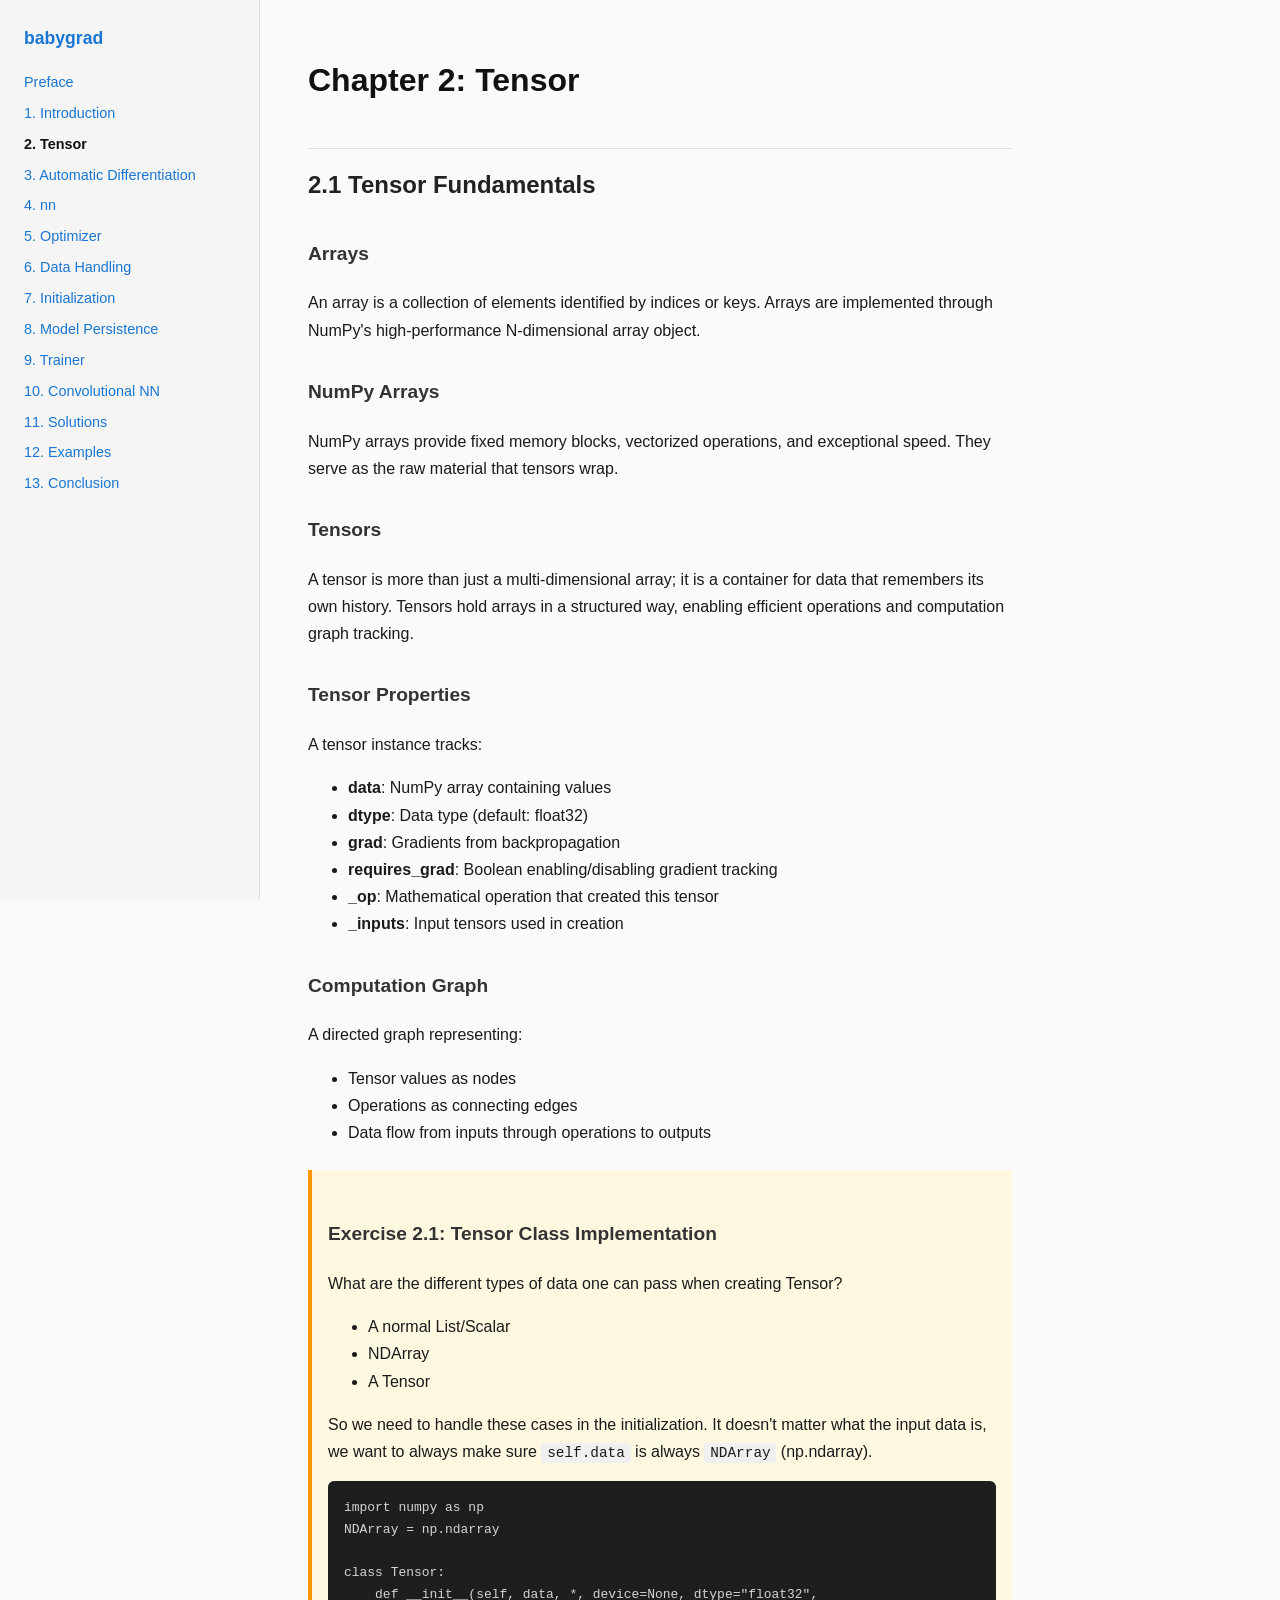
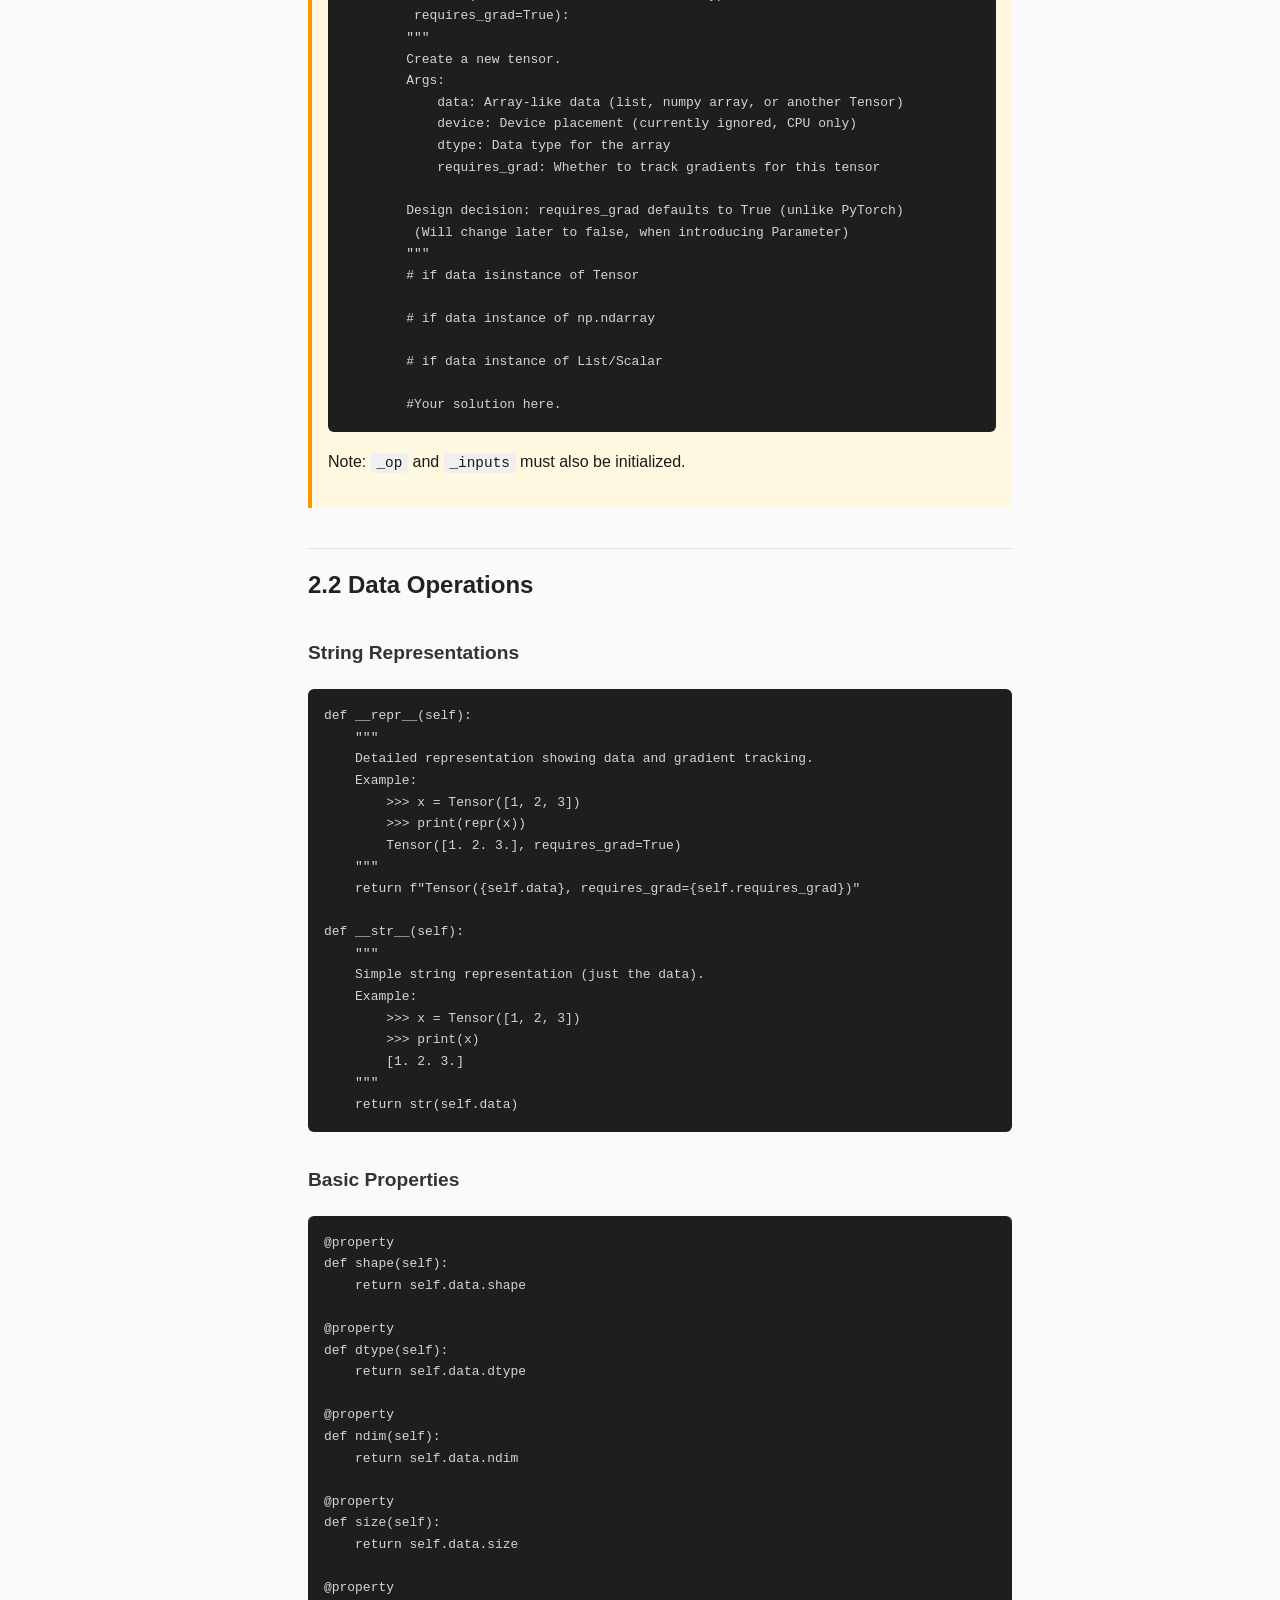
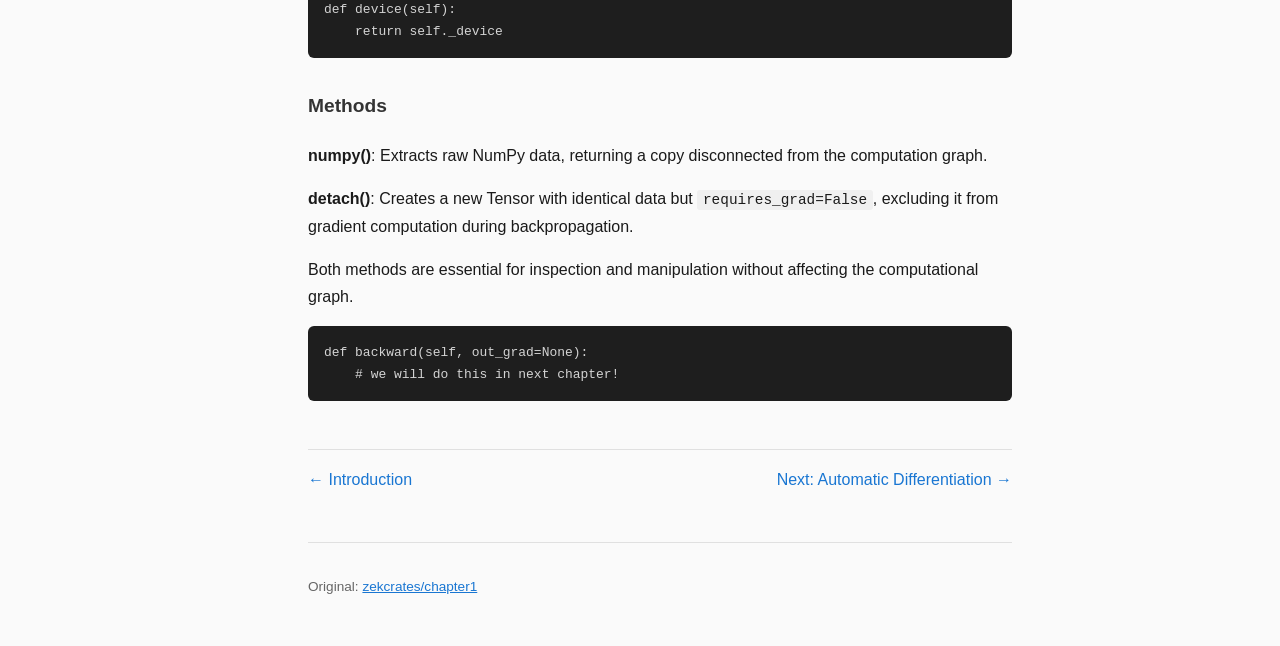
==== docs/public/tensor.html @ b510a4c3 "Complete tutorial site with all 13 chapters - Add all chapters from original zekcrates tutorial - Fi" ====
<!DOCTYPE html>
<html lang="en">
<head>
  <meta charset="UTF-8">
  <meta name="viewport" content="width=device-width, initial-scale=1.0">
  <title>Chapter 2: Tensor — babygrad</title>
  <link rel="stylesheet" href="styles.css">
</head>
<body>
  <div class="container">
    <nav class="sidebar">
      <h2><a href="index.html">babygrad</a></h2>
      <ul>
        <li><a href="index.html">Preface</a></li>
        <li><a href="intro.html">1. Introduction</a></li>
        <li class="active"><a href="tensor.html">2. Tensor</a></li>
        <li><a href="autograd.html">3. Automatic Differentiation</a></li>
        <li><a href="nn.html">4. nn</a></li>
        <li><a href="optim.html">5. Optimizer</a></li>
        <li><a href="data.html">6. Data Handling</a></li>
        <li><a href="init.html">7. Initialization</a></li>
        <li><a href="saving.html">8. Model Persistence</a></li>
        <li><a href="trainer.html">9. Trainer</a></li>
        <li><a href="cnn.html">10. Convolutional NN</a></li>
        <li><a href="solutions.html">11. Solutions</a></li>
        <li><a href="examples.html">12. Examples</a></li>
        <li><a href="conclusion.html">13. Conclusion</a></li>
      </ul>
    </nav>

    <main class="content">
      <h1>Chapter 2: Tensor</h1>

      <h2>2.1 Tensor Fundamentals</h2>

      <h3>Arrays</h3>
      <p>An array is a collection of elements identified by indices or keys. Arrays are implemented through NumPy's high-performance N-dimensional array object.</p>

      <h3>NumPy Arrays</h3>
      <p>NumPy arrays provide fixed memory blocks, vectorized operations, and exceptional speed. They serve as the raw material that tensors wrap.</p>

      <h3>Tensors</h3>
      <p>A tensor is more than just a multi-dimensional array; it is a container for data that remembers its own history. Tensors hold arrays in a structured way, enabling efficient operations and computation graph tracking.</p>

      <h3>Tensor Properties</h3>
      <p>A tensor instance tracks:</p>
      <ul>
        <li><strong>data</strong>: NumPy array containing values</li>
        <li><strong>dtype</strong>: Data type (default: float32)</li>
        <li><strong>grad</strong>: Gradients from backpropagation</li>
        <li><strong>requires_grad</strong>: Boolean enabling/disabling gradient tracking</li>
        <li><strong>_op</strong>: Mathematical operation that created this tensor</li>
        <li><strong>_inputs</strong>: Input tensors used in creation</li>
      </ul>

      <h3>Computation Graph</h3>
      <p>A directed graph representing:</p>
      <ul>
        <li>Tensor values as nodes</li>
        <li>Operations as connecting edges</li>
        <li>Data flow from inputs through operations to outputs</li>
      </ul>

      <div class="exercise">
        <h3>Exercise 2.1: Tensor Class Implementation</h3>
        <p>What are the different types of data one can pass when creating Tensor?</p>
        <ul>
          <li>A normal List/Scalar</li>
          <li>NDArray</li>
          <li>A Tensor</li>
        </ul>
        <p>So we need to handle these cases in the initialization. It doesn't matter what the input data is, we want to always make sure <code>self.data</code> is always <code>NDArray</code> (np.ndarray).</p>

        <pre><code>import numpy as np
NDArray = np.ndarray

class Tensor:
    def __init__(self, data, *, device=None, dtype="float32",
         requires_grad=True):
        """
        Create a new tensor.
        Args:
            data: Array-like data (list, numpy array, or another Tensor)
            device: Device placement (currently ignored, CPU only)
            dtype: Data type for the array
            requires_grad: Whether to track gradients for this tensor

        Design decision: requires_grad defaults to True (unlike PyTorch)
         (Will change later to false, when introducing Parameter)
        """
        # if data isinstance of Tensor

        # if data instance of np.ndarray

        # if data instance of List/Scalar

        #Your solution here.</code></pre>

        <p>Note: <code>_op</code> and <code>_inputs</code> must also be initialized.</p>
      </div>

      <h2>2.2 Data Operations</h2>

      <h3>String Representations</h3>
      <pre><code>def __repr__(self):
    """
    Detailed representation showing data and gradient tracking.
    Example:
        >>> x = Tensor([1, 2, 3])
        >>> print(repr(x))
        Tensor([1. 2. 3.], requires_grad=True)
    """
    return f"Tensor({self.data}, requires_grad={self.requires_grad})"

def __str__(self):
    """
    Simple string representation (just the data).
    Example:
        >>> x = Tensor([1, 2, 3])
        >>> print(x)
        [1. 2. 3.]
    """
    return str(self.data)</code></pre>

      <h3>Basic Properties</h3>
      <pre><code>@property
def shape(self):
    return self.data.shape

@property
def dtype(self):
    return self.data.dtype

@property
def ndim(self):
    return self.data.ndim

@property
def size(self):
    return self.data.size

@property
def device(self):
    return self._device</code></pre>

      <h3>Methods</h3>

      <p><strong>numpy()</strong>: Extracts raw NumPy data, returning a copy disconnected from the computation graph.</p>

      <p><strong>detach()</strong>: Creates a new Tensor with identical data but <code>requires_grad=False</code>, excluding it from gradient computation during backpropagation.</p>

      <p>Both methods are essential for inspection and manipulation without affecting the computational graph.</p>

      <pre><code>def backward(self, out_grad=None):
    # we will do this in next chapter!</code></pre>

      <div class="nav">
        <a href="intro.html">← Introduction</a>
        <a href="autograd.html">Next: Automatic Differentiation →</a>
      </div>

      <div class="attribution">
        <p>Original: <a href="https://zekcrates.quarto.pub/deep-learning-library/chapter1.html">zekcrates/chapter1</a></p>
      </div>
    </main>
  </div>
</body>
</html>
---- docs/public/styles.css ----
* {
  box-sizing: border-box;
}

body {
  font-family: -apple-system, BlinkMacSystemFont, "Segoe UI", Roboto, Oxygen, Ubuntu, sans-serif;
  line-height: 1.7;
  margin: 0;
  padding: 0;
  color: #1a1a1a;
  background: #fafafa;
}

.container {
  display: flex;
  min-height: 100vh;
}

/* Sidebar */
.sidebar {
  width: 260px;
  background: #f5f5f5;
  border-right: 1px solid #e0e0e0;
  padding: 1.5rem;
  position: fixed;
  height: 100vh;
  overflow-y: auto;
}

.sidebar h2 {
  font-size: 1.1rem;
  margin: 0 0 1rem 0;
  padding: 0;
  border: none;
}

.sidebar a {
  color: #1976d2;
  text-decoration: none;
}

.sidebar a:hover {
  text-decoration: underline;
}

.sidebar ul {
  list-style: none;
  padding: 0;
  margin: 0;
}

.sidebar li {
  margin: 0.4rem 0;
  font-size: 0.9rem;
}

.sidebar li.active a {
  font-weight: 600;
  color: #111;
}

.sidebar .section-label {
  font-weight: 600;
  color: #666;
  font-size: 0.75rem;
  text-transform: uppercase;
  letter-spacing: 0.05em;
  margin-top: 1.5rem;
  margin-bottom: 0.5rem;
}

/* Main content */
.content {
  margin-left: 260px;
  padding: 2rem 3rem;
  max-width: 800px;
  flex: 1;
}

h1 {
  font-size: 2rem;
  margin-bottom: 0.5rem;
  color: #111;
}

h2 {
  font-size: 1.5rem;
  margin-top: 2.5rem;
  padding-top: 1rem;
  border-top: 1px solid #e0e0e0;
  color: #222;
}

h3 {
  font-size: 1.2rem;
  margin-top: 2rem;
  color: #333;
}

p {
  margin: 1rem 0;
}

code {
  font-family: "SF Mono", Consolas, "Liberation Mono", Menlo, monospace;
  font-size: 0.9em;
  background: #f0f0f0;
  padding: 0.15em 0.4em;
  border-radius: 3px;
}

pre {
  background: #1e1e1e;
  color: #d4d4d4;
  padding: 1rem;
  border-radius: 6px;
  overflow-x: auto;
  font-size: 0.9rem;
  line-height: 1.5;
}

pre code {
  background: none;
  padding: 0;
  color: inherit;
}

table {
  width: 100%;
  border-collapse: collapse;
  margin: 1.5rem 0;
  font-size: 0.95rem;
}

th, td {
  padding: 0.75rem;
  text-align: left;
  border-bottom: 1px solid #e0e0e0;
}

th {
  background: #f5f5f5;
  font-weight: 600;
}

.hint {
  background: #e8f4fd;
  border-left: 4px solid #2196f3;
  padding: 1rem;
  margin: 1.5rem 0;
}

.exercise {
  background: #fff8e1;
  border-left: 4px solid #ff9800;
  padding: 1rem;
  margin: 1.5rem 0;
}

.warning {
  background: #ffebee;
  border-left: 4px solid #f44336;
  padding: 1rem;
  margin: 1.5rem 0;
}

.revised {
  background: #e8f5e9;
  border-left: 4px solid #4caf50;
  padding: 0.75rem 1rem;
  margin: 1.5rem 0;
  font-size: 0.9rem;
}

a {
  color: #1976d2;
}

.nav {
  display: flex;
  justify-content: space-between;
  margin-top: 3rem;
  padding-top: 1rem;
  border-top: 1px solid #e0e0e0;
}

.nav a {
  color: #1976d2;
  text-decoration: none;
}

.nav a:hover {
  text-decoration: underline;
}

.attribution {
  margin-top: 3rem;
  padding-top: 1rem;
  border-top: 1px solid #e0e0e0;
  font-size: 0.85rem;
  color: #666;
}

/* Mobile */
@media (max-width: 768px) {
  .sidebar {
    position: relative;
    width: 100%;
    height: auto;
    border-right: none;
    border-bottom: 1px solid #e0e0e0;
  }
  .container {
    flex-direction: column;
  }
  .content {
    margin-left: 0;
    padding: 1.5rem;
  }
}
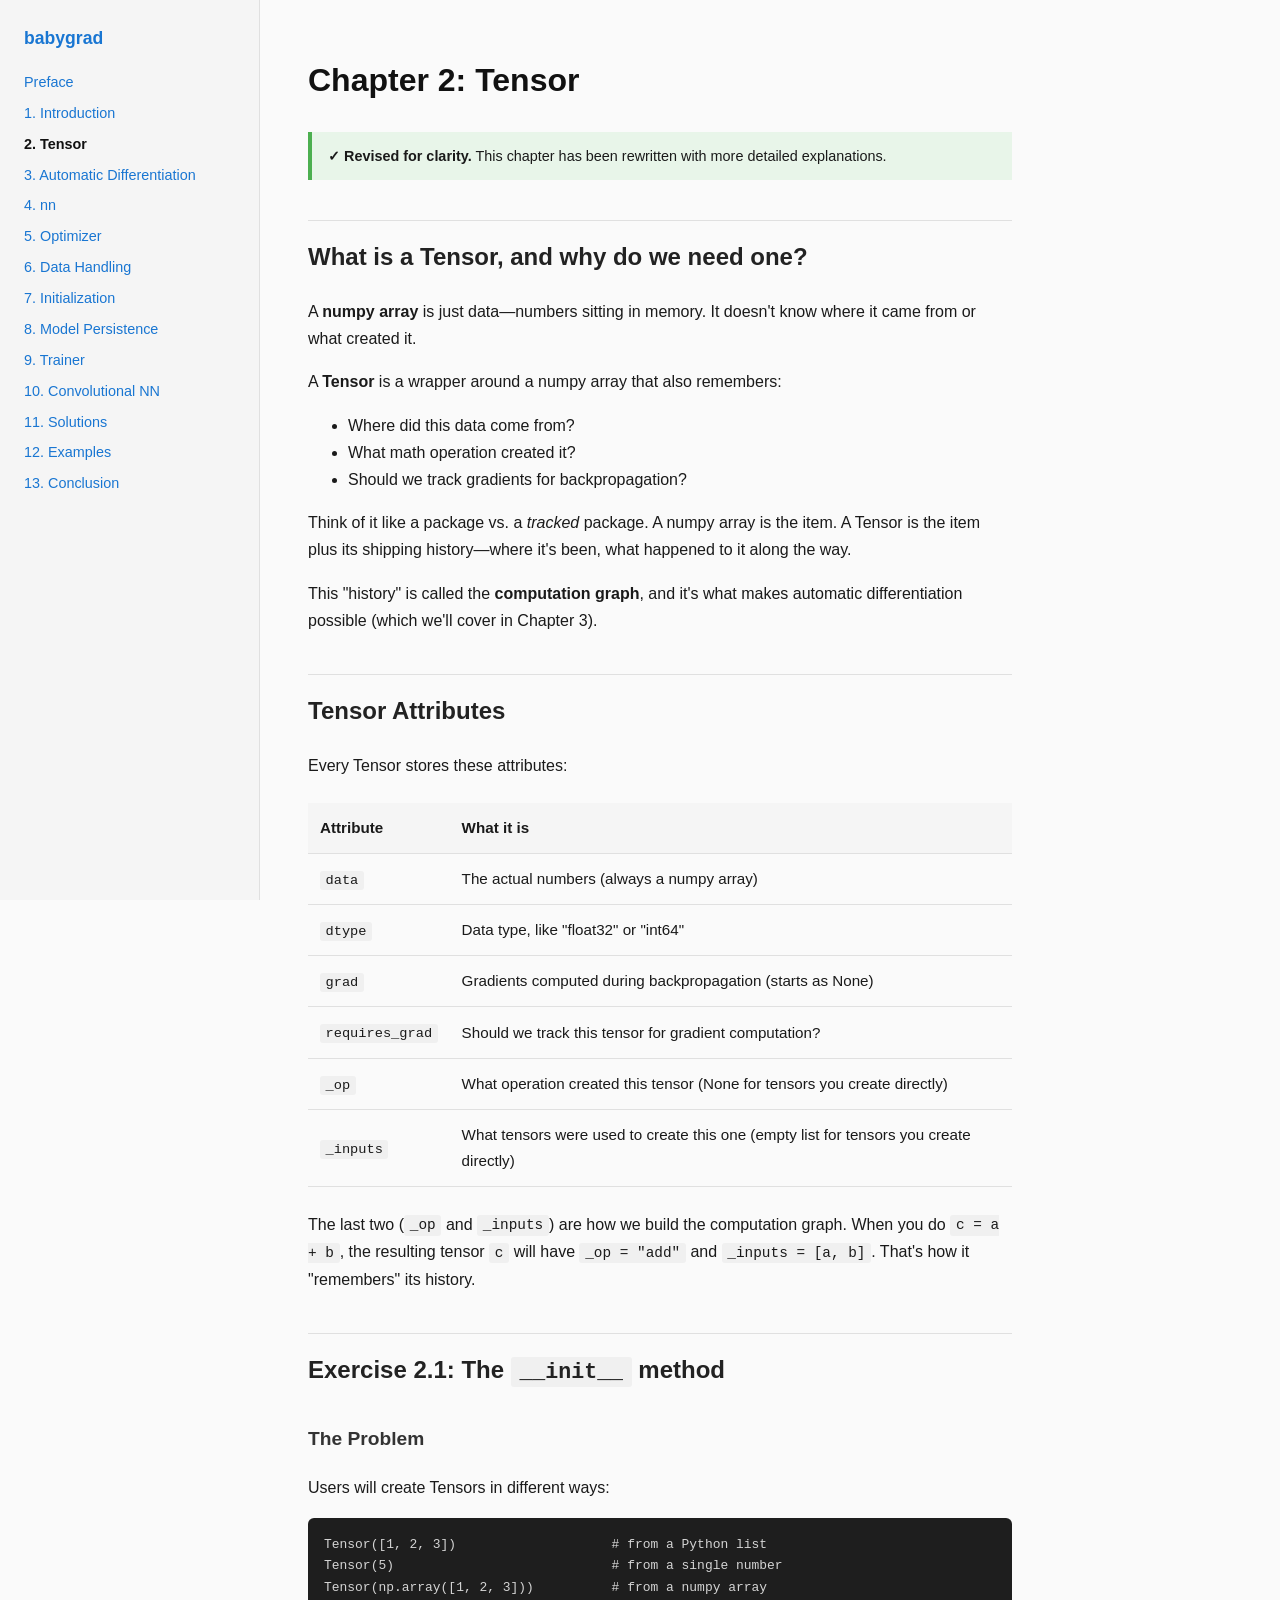
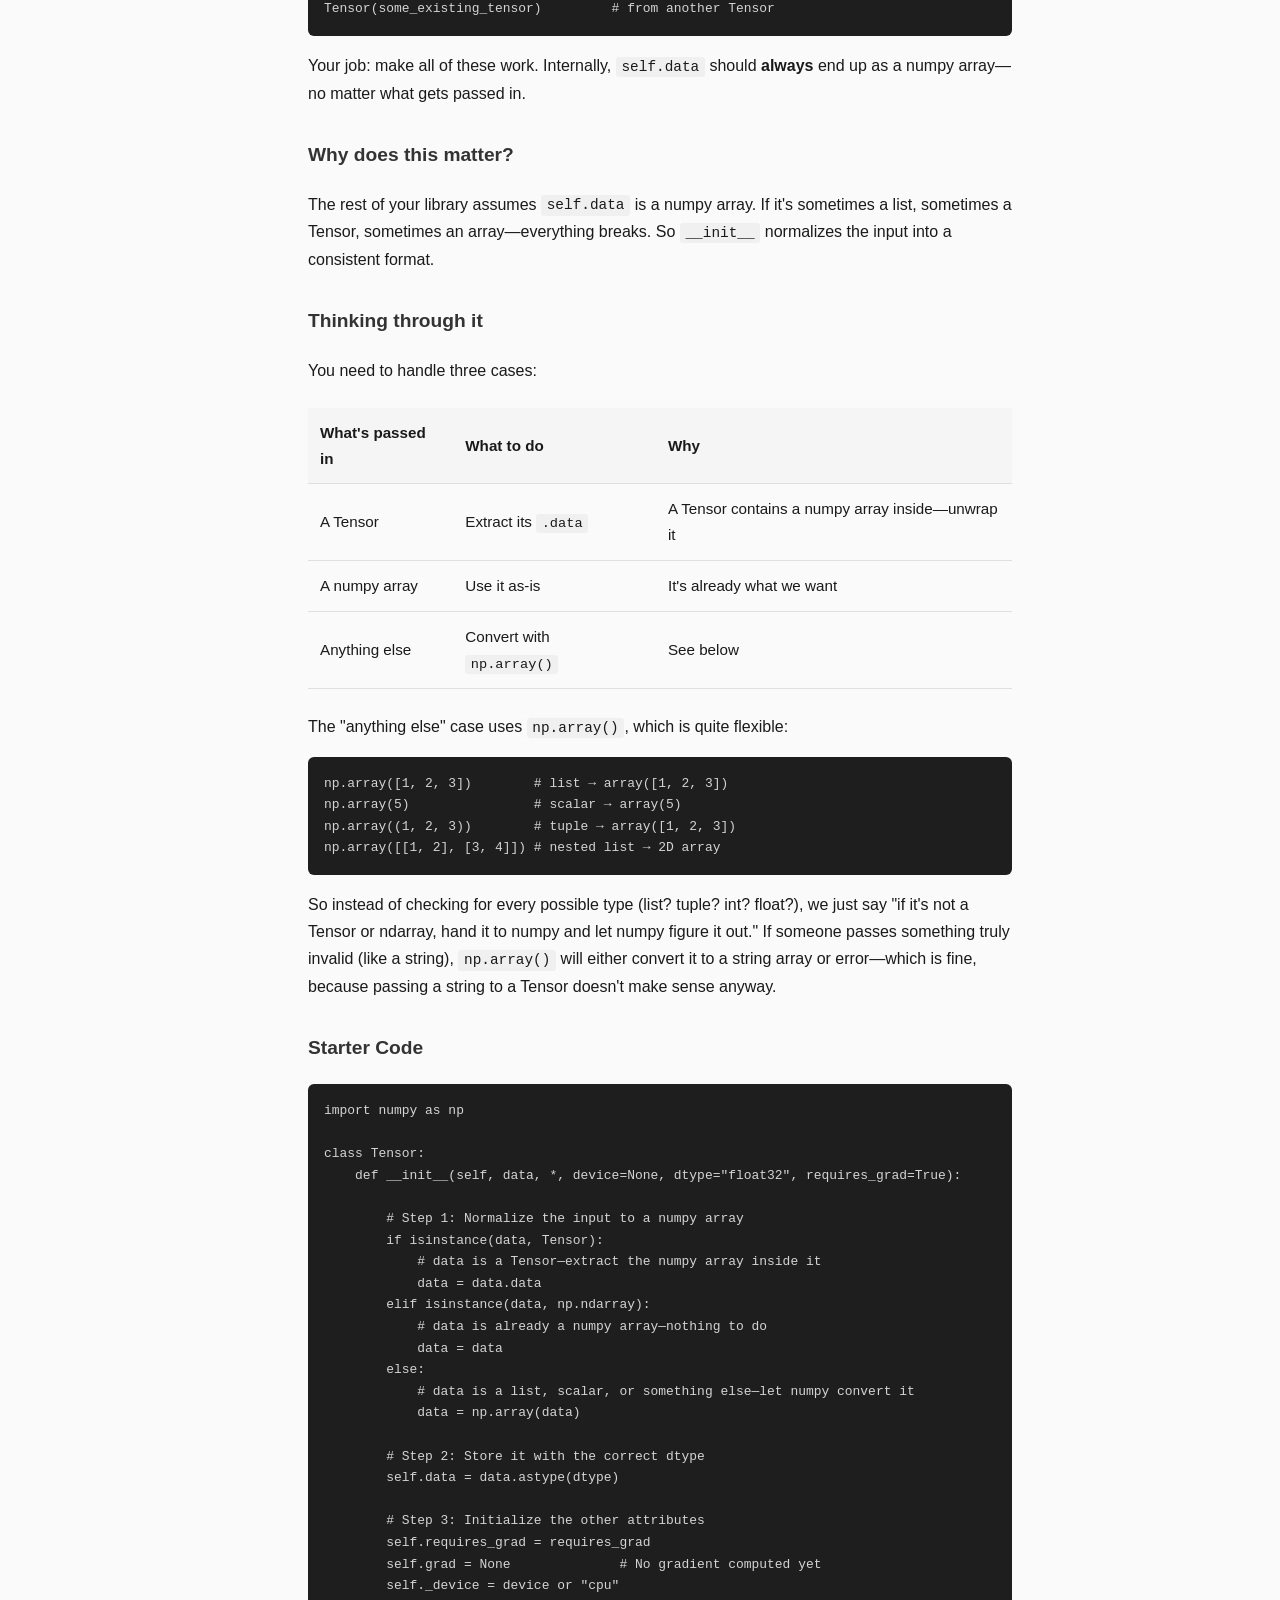
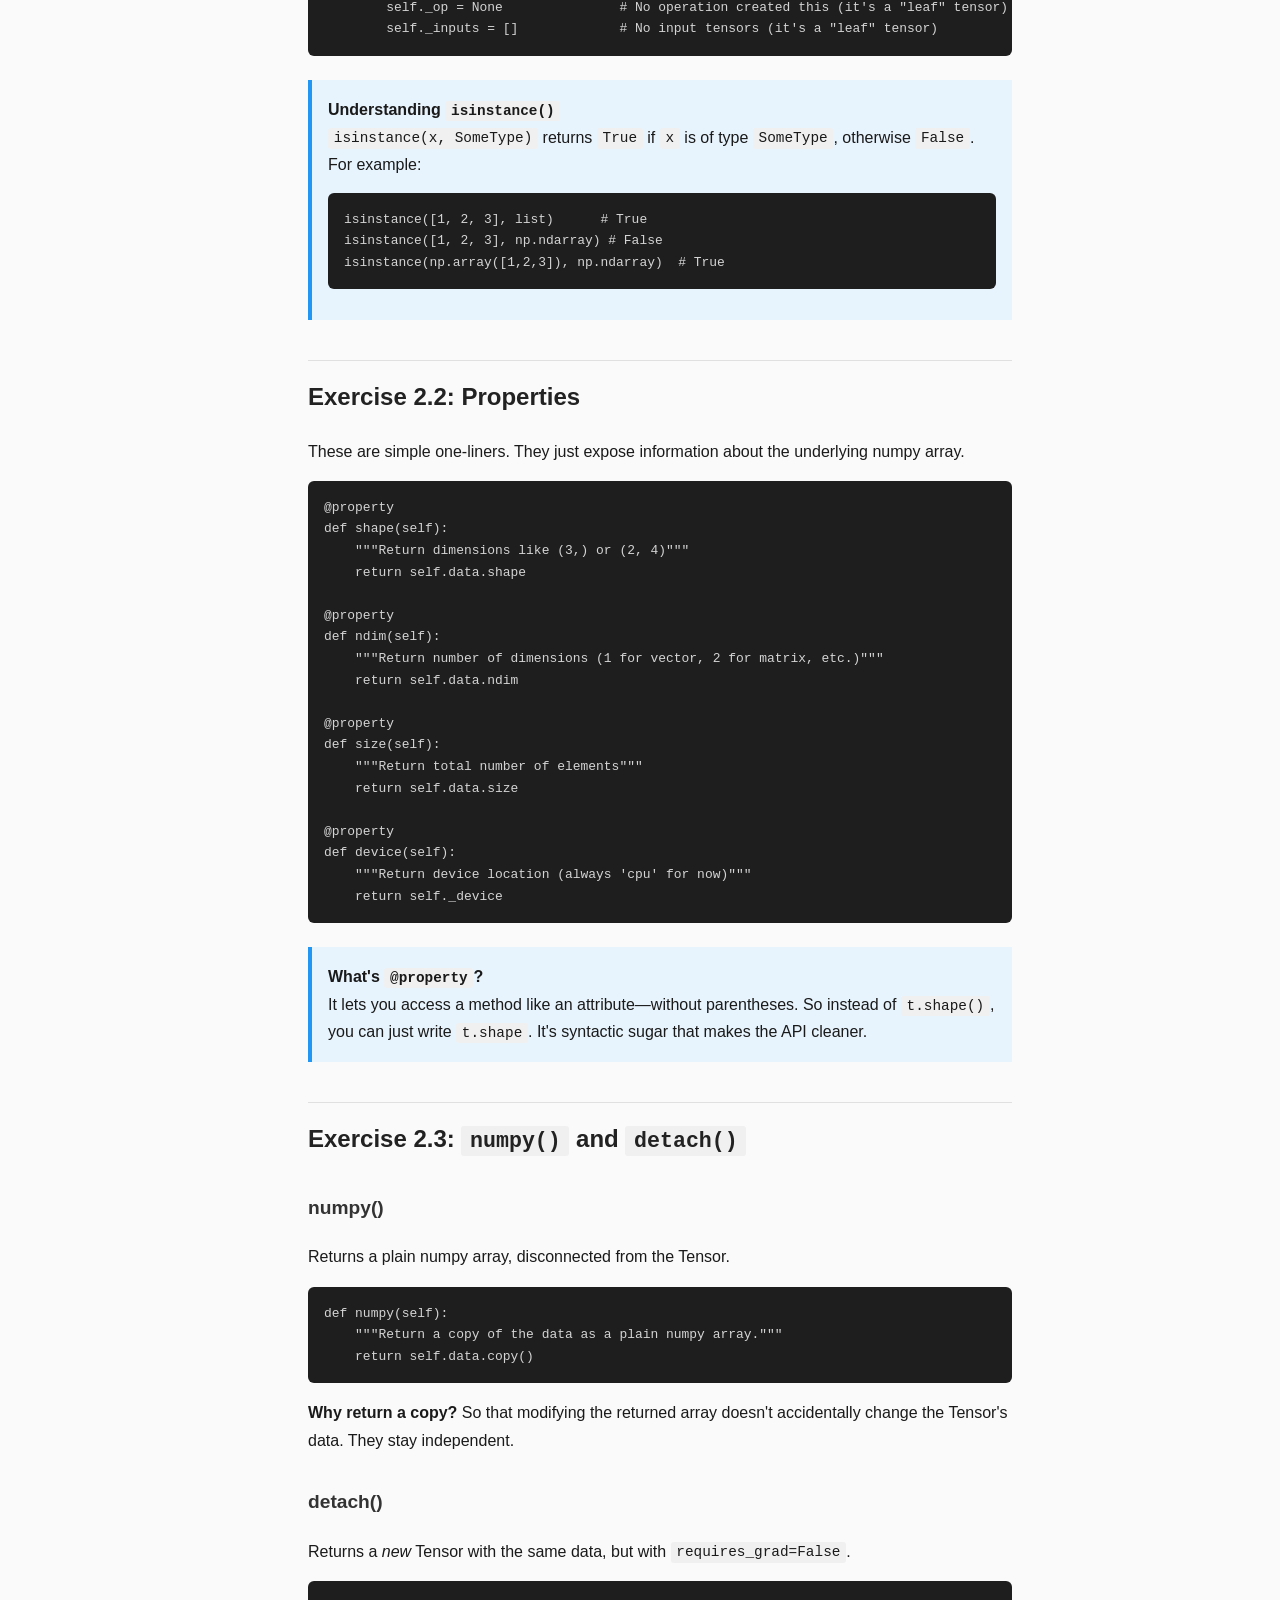
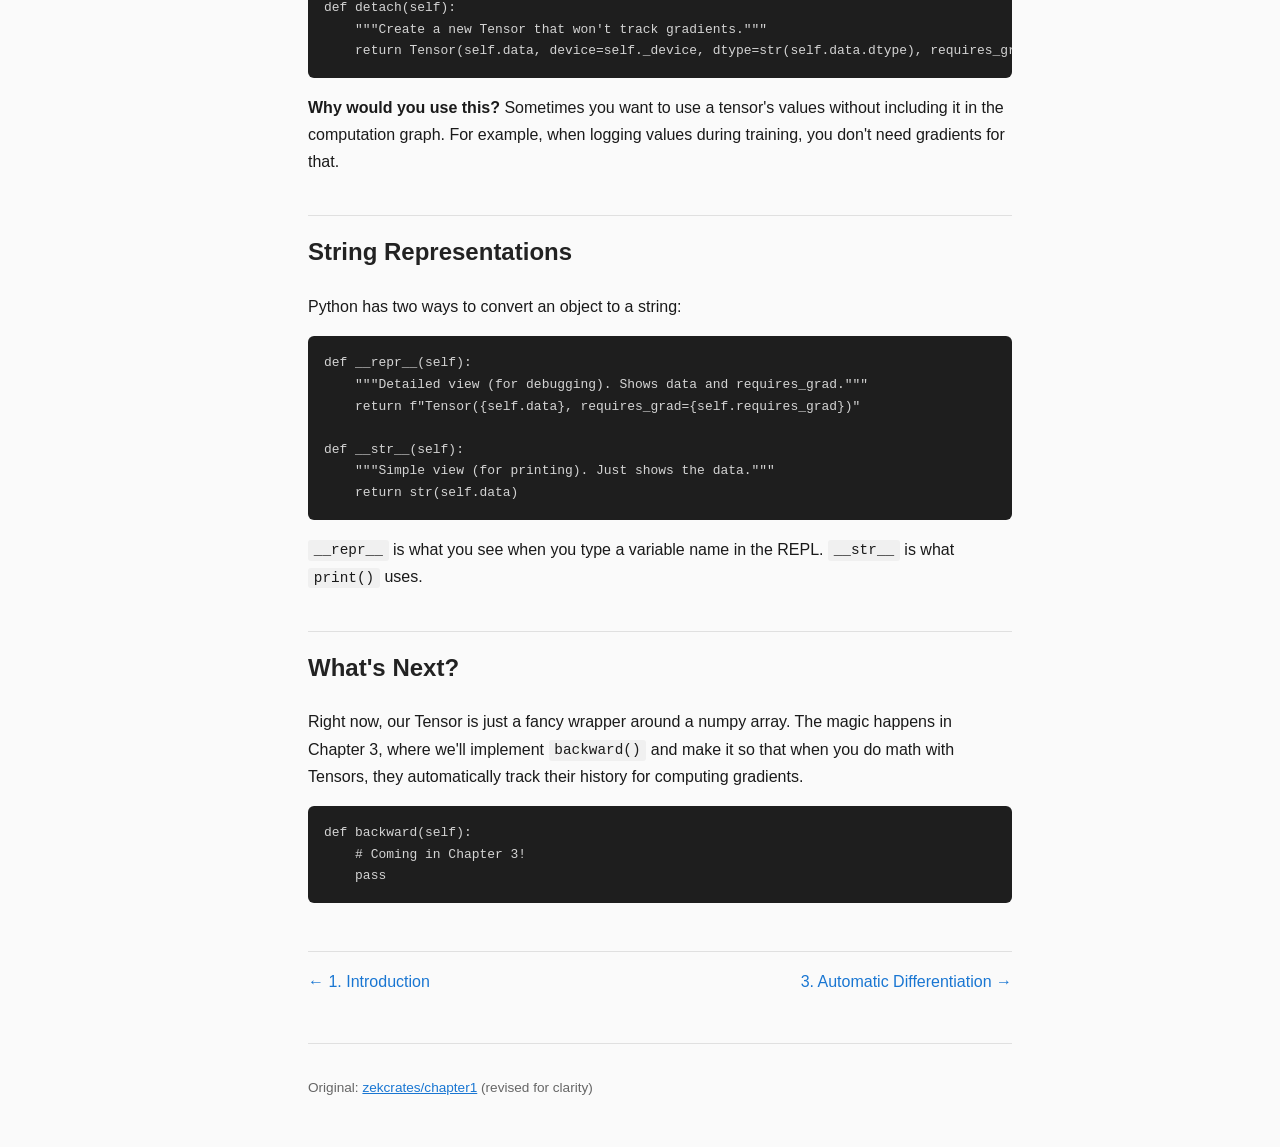
==== commit 5a44729e: "Revise Chapter 2: Tensor for clarity - Add beginner-friendly explanations for concepts - Explain wha" ====
--- a/docs/public/tensor.html
+++ b/docs/public/tensor.html
@@ -31,136 +31,192 @@
     <main class="content">
       <h1>Chapter 2: Tensor</h1>
 
-      <h2>2.1 Tensor Fundamentals</h2>
-
-      <h3>Arrays</h3>
-      <p>An array is a collection of elements identified by indices or keys. Arrays are implemented through NumPy's high-performance N-dimensional array object.</p>
-
-      <h3>NumPy Arrays</h3>
-      <p>NumPy arrays provide fixed memory blocks, vectorized operations, and exceptional speed. They serve as the raw material that tensors wrap.</p>
-
-      <h3>Tensors</h3>
-      <p>A tensor is more than just a multi-dimensional array; it is a container for data that remembers its own history. Tensors hold arrays in a structured way, enabling efficient operations and computation graph tracking.</p>
-
-      <h3>Tensor Properties</h3>
-      <p>A tensor instance tracks:</p>
+      <div class="revised">
+        <strong>✓ Revised for clarity.</strong> This chapter has been rewritten with more detailed explanations.
+      </div>
+
+      <h2>What is a Tensor, and why do we need one?</h2>
+
+      <p>A <strong>numpy array</strong> is just data—numbers sitting in memory. It doesn't know where it came from or what created it.</p>
+
+      <p>A <strong>Tensor</strong> is a wrapper around a numpy array that also remembers:</p>
       <ul>
-        <li><strong>data</strong>: NumPy array containing values</li>
-        <li><strong>dtype</strong>: Data type (default: float32)</li>
-        <li><strong>grad</strong>: Gradients from backpropagation</li>
-        <li><strong>requires_grad</strong>: Boolean enabling/disabling gradient tracking</li>
-        <li><strong>_op</strong>: Mathematical operation that created this tensor</li>
-        <li><strong>_inputs</strong>: Input tensors used in creation</li>
+        <li>Where did this data come from?</li>
+        <li>What math operation created it?</li>
+        <li>Should we track gradients for backpropagation?</li>
       </ul>
 
-      <h3>Computation Graph</h3>
-      <p>A directed graph representing:</p>
-      <ul>
-        <li>Tensor values as nodes</li>
-        <li>Operations as connecting edges</li>
-        <li>Data flow from inputs through operations to outputs</li>
-      </ul>
-
-      <div class="exercise">
-        <h3>Exercise 2.1: Tensor Class Implementation</h3>
-        <p>What are the different types of data one can pass when creating Tensor?</p>
-        <ul>
-          <li>A normal List/Scalar</li>
-          <li>NDArray</li>
-          <li>A Tensor</li>
-        </ul>
-        <p>So we need to handle these cases in the initialization. It doesn't matter what the input data is, we want to always make sure <code>self.data</code> is always <code>NDArray</code> (np.ndarray).</p>
-
-        <pre><code>import numpy as np
-NDArray = np.ndarray
+      <p>Think of it like a package vs. a <em>tracked</em> package. A numpy array is the item. A Tensor is the item plus its shipping history—where it's been, what happened to it along the way.</p>
+
+      <p>This "history" is called the <strong>computation graph</strong>, and it's what makes automatic differentiation possible (which we'll cover in Chapter 3).</p>
+
+      <h2>Tensor Attributes</h2>
+
+      <p>Every Tensor stores these attributes:</p>
+
+      <table>
+        <tr><th>Attribute</th><th>What it is</th></tr>
+        <tr><td><code>data</code></td><td>The actual numbers (always a numpy array)</td></tr>
+        <tr><td><code>dtype</code></td><td>Data type, like "float32" or "int64"</td></tr>
+        <tr><td><code>grad</code></td><td>Gradients computed during backpropagation (starts as None)</td></tr>
+        <tr><td><code>requires_grad</code></td><td>Should we track this tensor for gradient computation?</td></tr>
+        <tr><td><code>_op</code></td><td>What operation created this tensor (None for tensors you create directly)</td></tr>
+        <tr><td><code>_inputs</code></td><td>What tensors were used to create this one (empty list for tensors you create directly)</td></tr>
+      </table>
+
+      <p>The last two (<code>_op</code> and <code>_inputs</code>) are how we build the computation graph. When you do <code>c = a + b</code>, the resulting tensor <code>c</code> will have <code>_op = "add"</code> and <code>_inputs = [a, b]</code>. That's how it "remembers" its history.</p>
+
+      <h2>Exercise 2.1: The <code>__init__</code> method</h2>
+
+      <h3>The Problem</h3>
+
+      <p>Users will create Tensors in different ways:</p>
+
+      <pre><code>Tensor([1, 2, 3])                    # from a Python list
+Tensor(5)                            # from a single number
+Tensor(np.array([1, 2, 3]))          # from a numpy array
+Tensor(some_existing_tensor)         # from another Tensor</code></pre>
+
+      <p>Your job: make all of these work. Internally, <code>self.data</code> should <strong>always</strong> end up as a numpy array—no matter what gets passed in.</p>
+
+      <h3>Why does this matter?</h3>
+
+      <p>The rest of your library assumes <code>self.data</code> is a numpy array. If it's sometimes a list, sometimes a Tensor, sometimes an array—everything breaks. So <code>__init__</code> normalizes the input into a consistent format.</p>
+
+      <h3>Thinking through it</h3>
+
+      <p>You need to handle three cases:</p>
+
+      <table>
+        <tr><th>What's passed in</th><th>What to do</th><th>Why</th></tr>
+        <tr><td>A Tensor</td><td>Extract its <code>.data</code></td><td>A Tensor contains a numpy array inside—unwrap it</td></tr>
+        <tr><td>A numpy array</td><td>Use it as-is</td><td>It's already what we want</td></tr>
+        <tr><td>Anything else</td><td>Convert with <code>np.array()</code></td><td>See below</td></tr>
+      </table>
+
+      <p>The "anything else" case uses <code>np.array()</code>, which is quite flexible:</p>
+      <pre><code>np.array([1, 2, 3])        # list → array([1, 2, 3])
+np.array(5)                # scalar → array(5)
+np.array((1, 2, 3))        # tuple → array([1, 2, 3])
+np.array([[1, 2], [3, 4]]) # nested list → 2D array</code></pre>
+      <p>So instead of checking for every possible type (list? tuple? int? float?), we just say "if it's not a Tensor or ndarray, hand it to numpy and let numpy figure it out." If someone passes something truly invalid (like a string), <code>np.array()</code> will either convert it to a string array or error—which is fine, because passing a string to a Tensor doesn't make sense anyway.</p>
+
+      <h3>Starter Code</h3>
+
+      <pre><code>import numpy as np
 
 class Tensor:
-    def __init__(self, data, *, device=None, dtype="float32",
-         requires_grad=True):
-        """
-        Create a new tensor.
-        Args:
-            data: Array-like data (list, numpy array, or another Tensor)
-            device: Device placement (currently ignored, CPU only)
-            dtype: Data type for the array
-            requires_grad: Whether to track gradients for this tensor
-
-        Design decision: requires_grad defaults to True (unlike PyTorch)
-         (Will change later to false, when introducing Parameter)
-        """
-        # if data isinstance of Tensor
-
-        # if data instance of np.ndarray
-
-        # if data instance of List/Scalar
-
-        #Your solution here.</code></pre>
-
-        <p>Note: <code>_op</code> and <code>_inputs</code> must also be initialized.</p>
-      </div>
-
-      <h2>2.2 Data Operations</h2>
-
-      <h3>String Representations</h3>
-      <pre><code>def __repr__(self):
-    """
-    Detailed representation showing data and gradient tracking.
-    Example:
-        >>> x = Tensor([1, 2, 3])
-        >>> print(repr(x))
-        Tensor([1. 2. 3.], requires_grad=True)
-    """
-    return f"Tensor({self.data}, requires_grad={self.requires_grad})"
-
-def __str__(self):
-    """
-    Simple string representation (just the data).
-    Example:
-        >>> x = Tensor([1, 2, 3])
-        >>> print(x)
-        [1. 2. 3.]
-    """
-    return str(self.data)</code></pre>
-
-      <h3>Basic Properties</h3>
+    def __init__(self, data, *, device=None, dtype="float32", requires_grad=True):
+
+        # Step 1: Normalize the input to a numpy array
+        if isinstance(data, Tensor):
+            # data is a Tensor—extract the numpy array inside it
+            data = data.data
+        elif isinstance(data, np.ndarray):
+            # data is already a numpy array—nothing to do
+            data = data
+        else:
+            # data is a list, scalar, or something else—let numpy convert it
+            data = np.array(data)
+
+        # Step 2: Store it with the correct dtype
+        self.data = data.astype(dtype)
+
+        # Step 3: Initialize the other attributes
+        self.requires_grad = requires_grad
+        self.grad = None              # No gradient computed yet
+        self._device = device or "cpu"
+        self._op = None               # No operation created this (it's a "leaf" tensor)
+        self._inputs = []             # No input tensors (it's a "leaf" tensor)</code></pre>
+
+      <div class="hint">
+        <strong>Understanding <code>isinstance()</code></strong><br>
+        <code>isinstance(x, SomeType)</code> returns <code>True</code> if <code>x</code> is of type <code>SomeType</code>, otherwise <code>False</code>. For example:
+        <pre><code>isinstance([1, 2, 3], list)      # True
+isinstance([1, 2, 3], np.ndarray) # False
+isinstance(np.array([1,2,3]), np.ndarray)  # True</code></pre>
+      </div>
+
+      <h2>Exercise 2.2: Properties</h2>
+
+      <p>These are simple one-liners. They just expose information about the underlying numpy array.</p>
+
       <pre><code>@property
 def shape(self):
+    """Return dimensions like (3,) or (2, 4)"""
     return self.data.shape
-
-@property
-def dtype(self):
-    return self.data.dtype
 
 @property
 def ndim(self):
+    """Return number of dimensions (1 for vector, 2 for matrix, etc.)"""
     return self.data.ndim
 
 @property
 def size(self):
+    """Return total number of elements"""
     return self.data.size
 
 @property
 def device(self):
+    """Return device location (always 'cpu' for now)"""
     return self._device</code></pre>
 
-      <h3>Methods</h3>
-
-      <p><strong>numpy()</strong>: Extracts raw NumPy data, returning a copy disconnected from the computation graph.</p>
-
-      <p><strong>detach()</strong>: Creates a new Tensor with identical data but <code>requires_grad=False</code>, excluding it from gradient computation during backpropagation.</p>
-
-      <p>Both methods are essential for inspection and manipulation without affecting the computational graph.</p>
-
-      <pre><code>def backward(self, out_grad=None):
-    # we will do this in next chapter!</code></pre>
+      <div class="hint">
+        <strong>What's <code>@property</code>?</strong><br>
+        It lets you access a method like an attribute—without parentheses. So instead of <code>t.shape()</code>, you can just write <code>t.shape</code>. It's syntactic sugar that makes the API cleaner.
+      </div>
+
+      <h2>Exercise 2.3: <code>numpy()</code> and <code>detach()</code></h2>
+
+      <h3>numpy()</h3>
+
+      <p>Returns a plain numpy array, disconnected from the Tensor.</p>
+
+      <pre><code>def numpy(self):
+    """Return a copy of the data as a plain numpy array."""
+    return self.data.copy()</code></pre>
+
+      <p><strong>Why return a copy?</strong> So that modifying the returned array doesn't accidentally change the Tensor's data. They stay independent.</p>
+
+      <h3>detach()</h3>
+
+      <p>Returns a <em>new</em> Tensor with the same data, but with <code>requires_grad=False</code>.</p>
+
+      <pre><code>def detach(self):
+    """Create a new Tensor that won't track gradients."""
+    return Tensor(self.data, device=self._device, dtype=str(self.data.dtype), requires_grad=False)</code></pre>
+
+      <p><strong>Why would you use this?</strong> Sometimes you want to use a tensor's values without including it in the computation graph. For example, when logging values during training, you don't need gradients for that.</p>
+
+      <h2>String Representations</h2>
+
+      <p>Python has two ways to convert an object to a string:</p>
+
+      <pre><code>def __repr__(self):
+    """Detailed view (for debugging). Shows data and requires_grad."""
+    return f"Tensor({self.data}, requires_grad={self.requires_grad})"
+
+def __str__(self):
+    """Simple view (for printing). Just shows the data."""
+    return str(self.data)</code></pre>
+
+      <p><code>__repr__</code> is what you see when you type a variable name in the REPL. <code>__str__</code> is what <code>print()</code> uses.</p>
+
+      <h2>What's Next?</h2>
+
+      <p>Right now, our Tensor is just a fancy wrapper around a numpy array. The magic happens in Chapter 3, where we'll implement <code>backward()</code> and make it so that when you do math with Tensors, they automatically track their history for computing gradients.</p>
+
+      <pre><code>def backward(self):
+    # Coming in Chapter 3!
+    pass</code></pre>
 
       <div class="nav">
-        <a href="intro.html">← Introduction</a>
-        <a href="autograd.html">Next: Automatic Differentiation →</a>
+        <a href="intro.html">← 1. Introduction</a>
+        <a href="autograd.html">3. Automatic Differentiation →</a>
       </div>
 
       <div class="attribution">
-        <p>Original: <a href="https://zekcrates.quarto.pub/deep-learning-library/chapter1.html">zekcrates/chapter1</a></p>
+        <p>Original: <a href="https://zekcrates.quarto.pub/deep-learning-library/chapter1.html">zekcrates/chapter1</a> (revised for clarity)</p>
       </div>
     </main>
   </div>
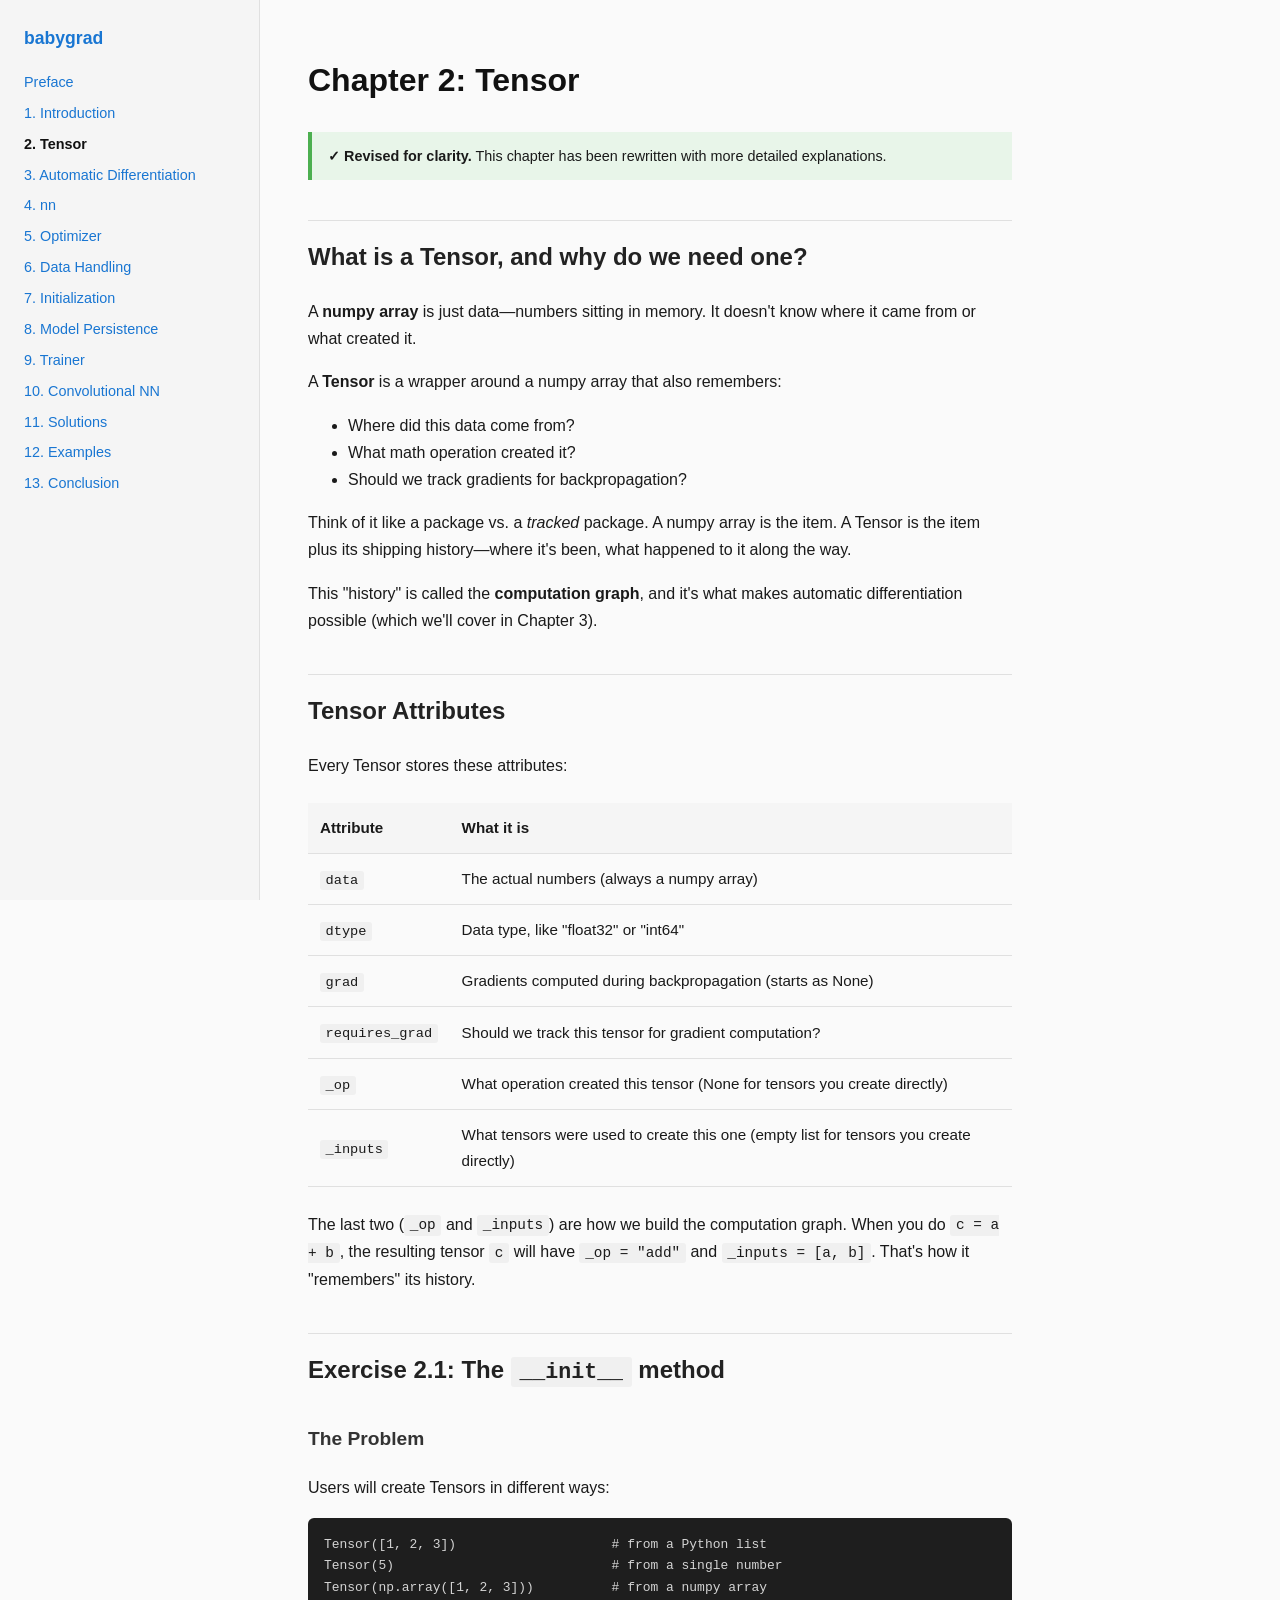
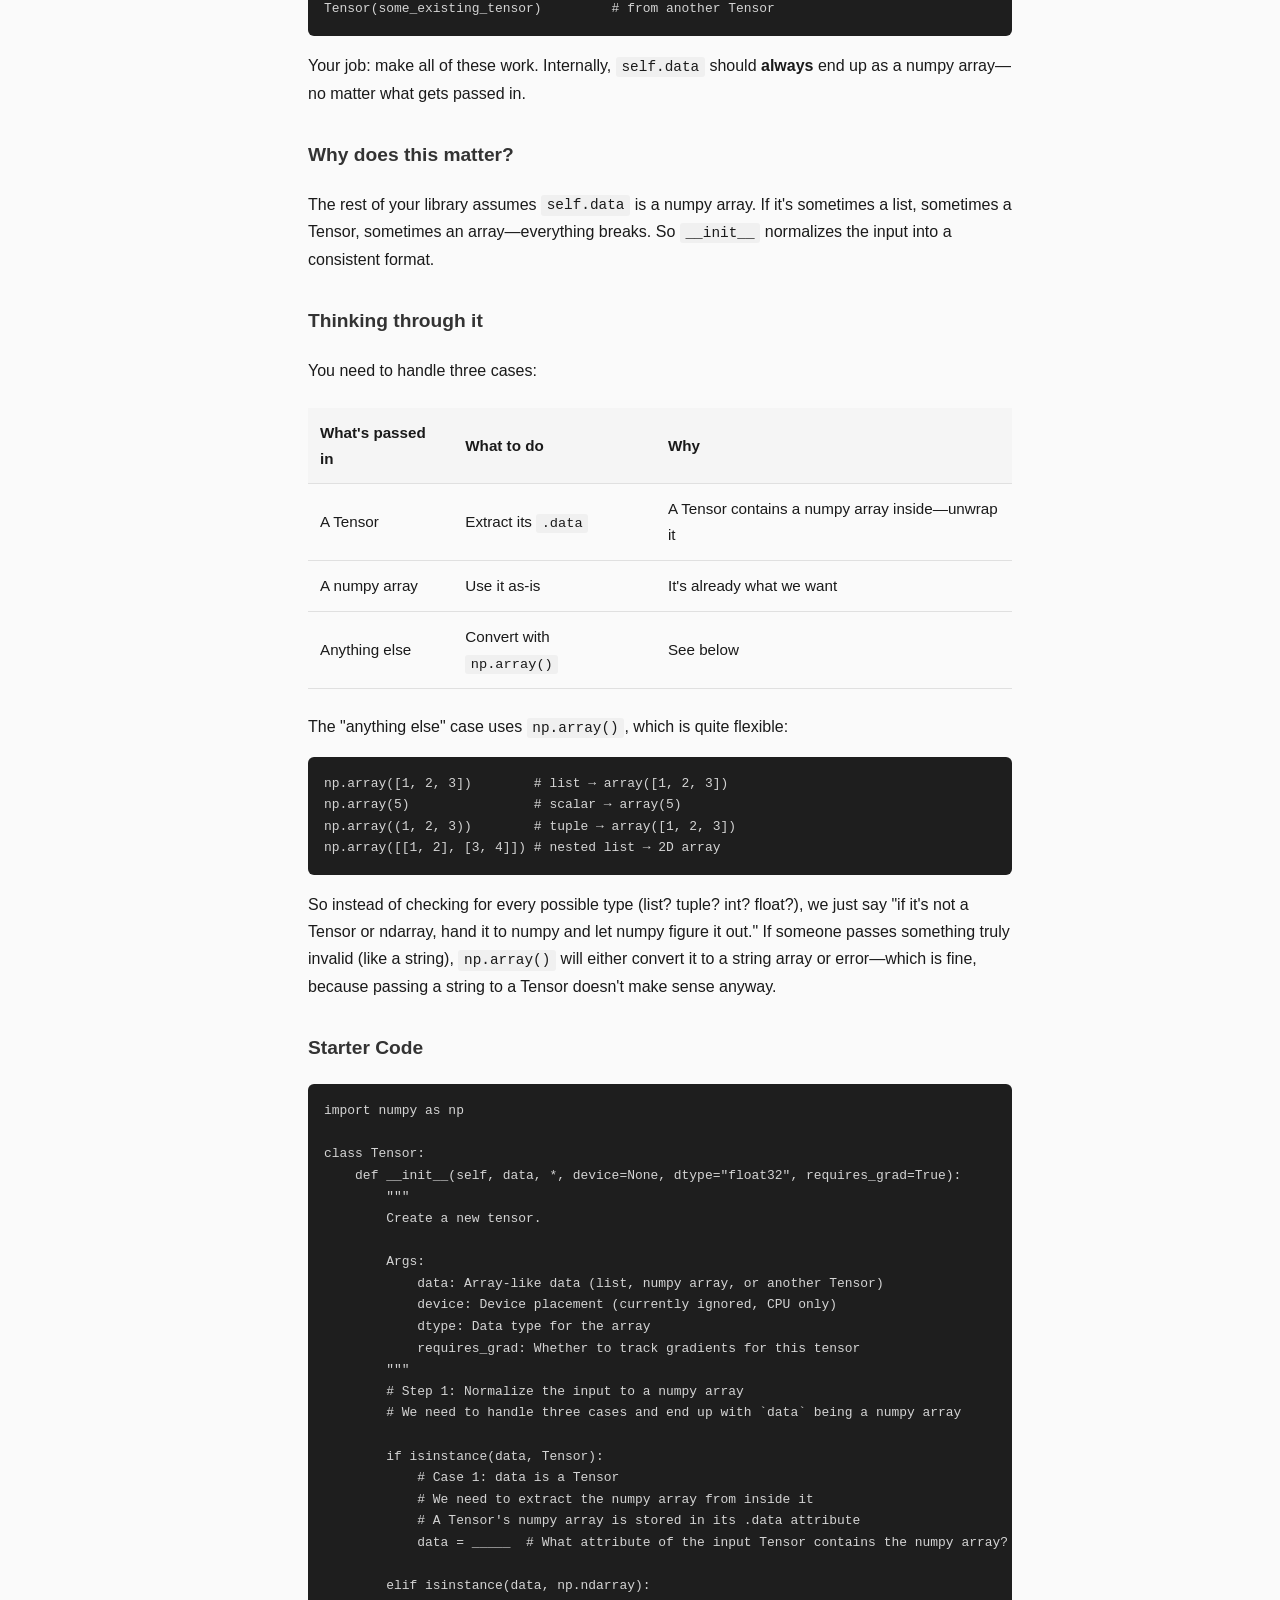
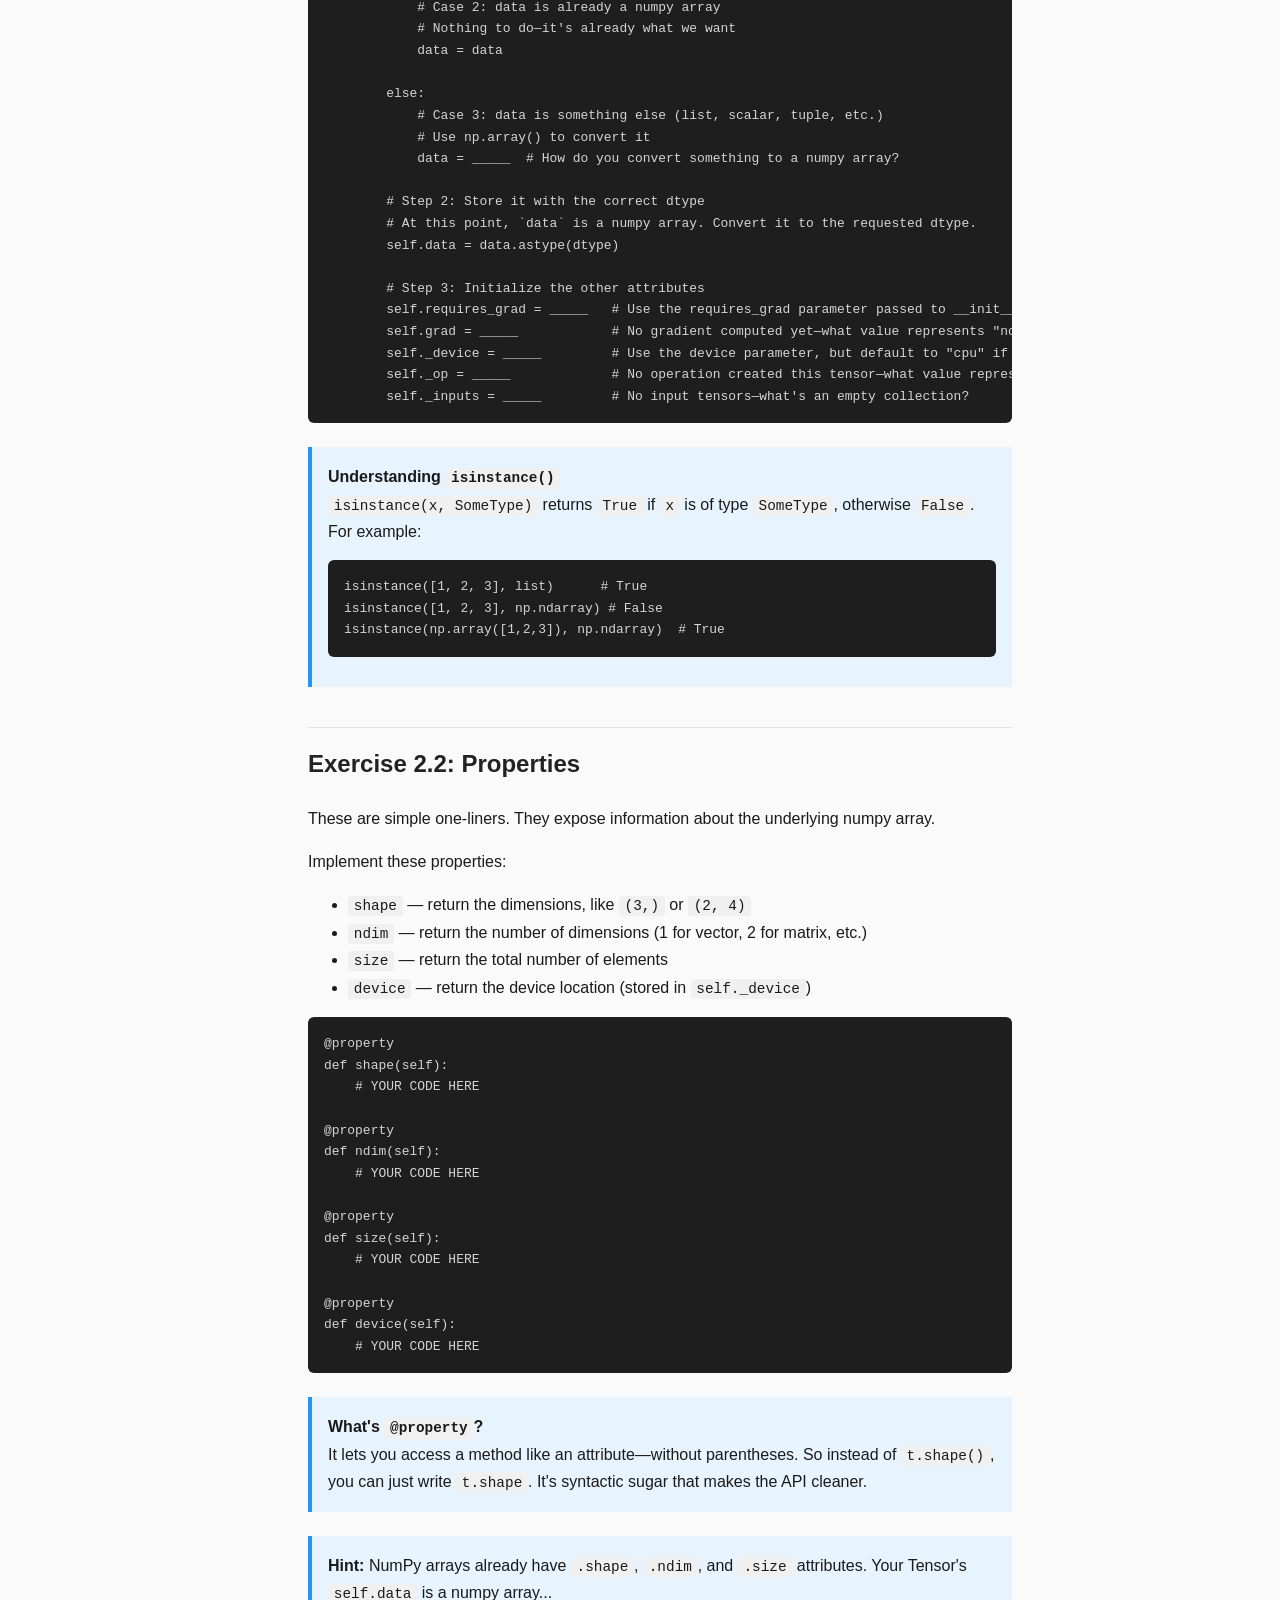
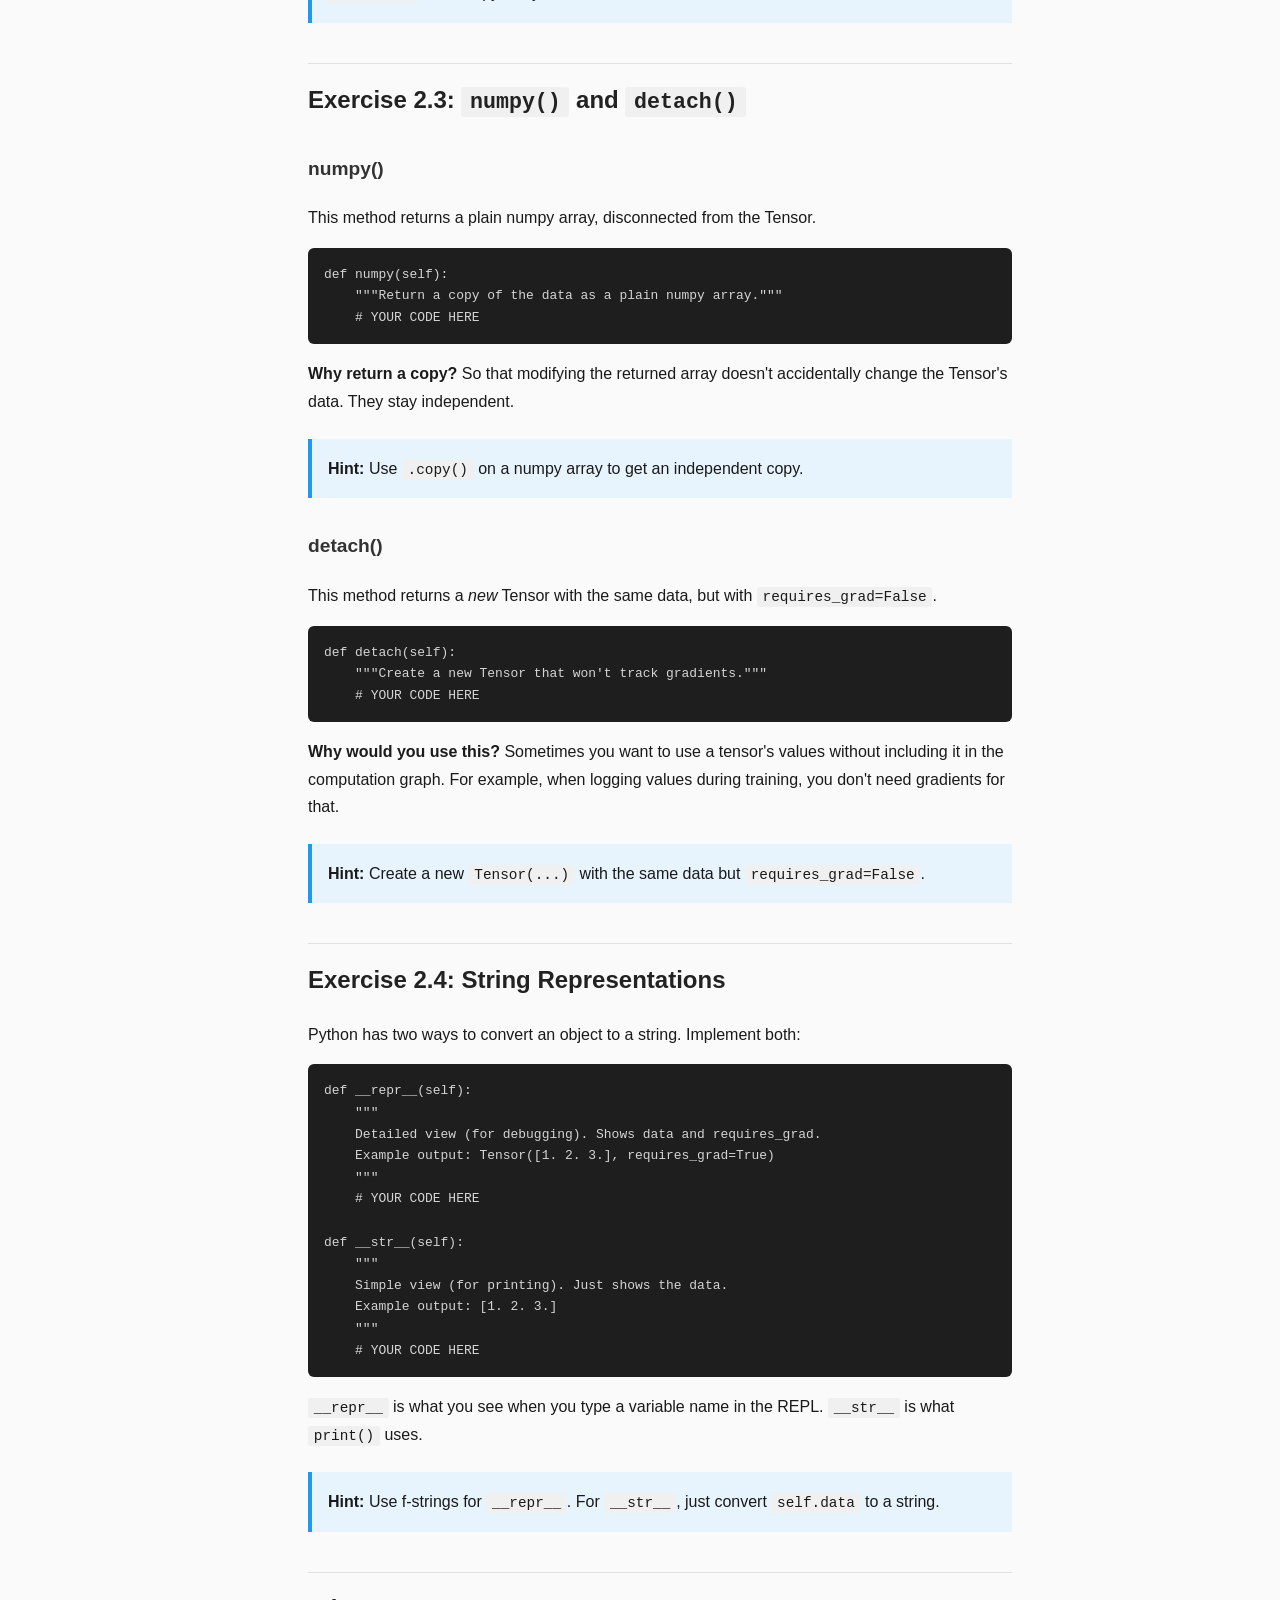
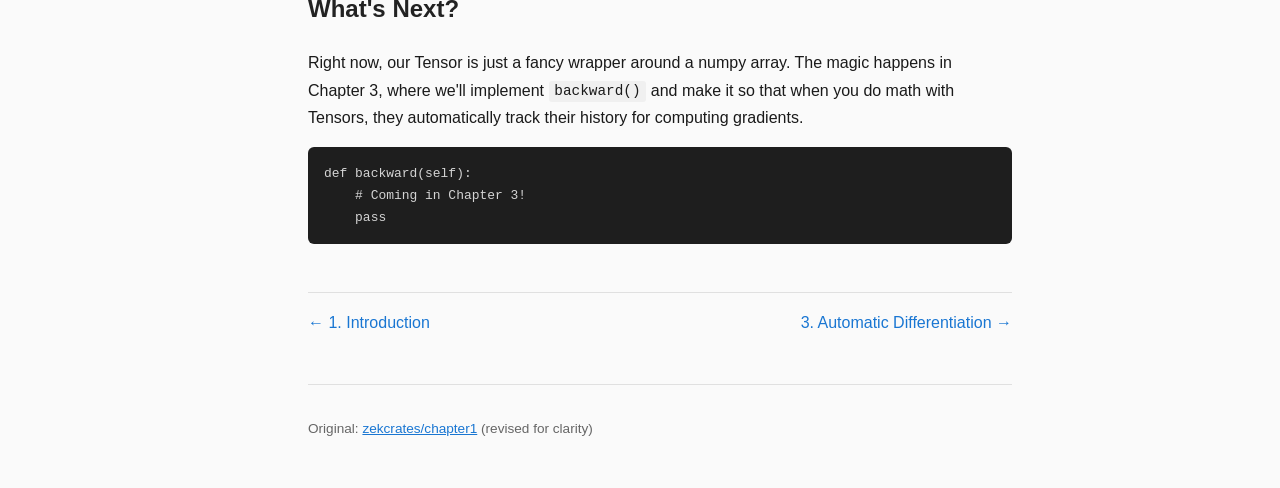
==== commit 02b3dc2d: "Add CLAUDE.md and improve Chapter 2 exercises - Add project guidelines for pedagogical approach - Ch" ====
--- a/docs/public/tensor.html
+++ b/docs/public/tensor.html
@@ -107,27 +107,44 @@
 
 class Tensor:
     def __init__(self, data, *, device=None, dtype="float32", requires_grad=True):
-
+        """
+        Create a new tensor.
+
+        Args:
+            data: Array-like data (list, numpy array, or another Tensor)
+            device: Device placement (currently ignored, CPU only)
+            dtype: Data type for the array
+            requires_grad: Whether to track gradients for this tensor
+        """
         # Step 1: Normalize the input to a numpy array
+        # We need to handle three cases and end up with `data` being a numpy array
+
         if isinstance(data, Tensor):
-            # data is a Tensor—extract the numpy array inside it
-            data = data.data
+            # Case 1: data is a Tensor
+            # We need to extract the numpy array from inside it
+            # A Tensor's numpy array is stored in its .data attribute
+            data = _____  # What attribute of the input Tensor contains the numpy array?
+
         elif isinstance(data, np.ndarray):
-            # data is already a numpy array—nothing to do
+            # Case 2: data is already a numpy array
+            # Nothing to do—it's already what we want
             data = data
+
         else:
-            # data is a list, scalar, or something else—let numpy convert it
-            data = np.array(data)
+            # Case 3: data is something else (list, scalar, tuple, etc.)
+            # Use np.array() to convert it
+            data = _____  # How do you convert something to a numpy array?
 
         # Step 2: Store it with the correct dtype
+        # At this point, `data` is a numpy array. Convert it to the requested dtype.
         self.data = data.astype(dtype)
 
         # Step 3: Initialize the other attributes
-        self.requires_grad = requires_grad
-        self.grad = None              # No gradient computed yet
-        self._device = device or "cpu"
-        self._op = None               # No operation created this (it's a "leaf" tensor)
-        self._inputs = []             # No input tensors (it's a "leaf" tensor)</code></pre>
+        self.requires_grad = _____   # Use the requires_grad parameter passed to __init__
+        self.grad = _____            # No gradient computed yet—what value represents "nothing"?
+        self._device = _____         # Use the device parameter, but default to "cpu" if None
+        self._op = _____             # No operation created this tensor—what value represents "nothing"?
+        self._inputs = _____         # No input tensors—what's an empty collection?</code></pre>
 
       <div class="hint">
         <strong>Understanding <code>isinstance()</code></strong><br>
@@ -139,68 +156,94 @@
 
       <h2>Exercise 2.2: Properties</h2>
 
-      <p>These are simple one-liners. They just expose information about the underlying numpy array.</p>
+      <p>These are simple one-liners. They expose information about the underlying numpy array.</p>
+
+      <p>Implement these properties:</p>
+      <ul>
+        <li><code>shape</code> — return the dimensions, like <code>(3,)</code> or <code>(2, 4)</code></li>
+        <li><code>ndim</code> — return the number of dimensions (1 for vector, 2 for matrix, etc.)</li>
+        <li><code>size</code> — return the total number of elements</li>
+        <li><code>device</code> — return the device location (stored in <code>self._device</code>)</li>
+      </ul>
 
       <pre><code>@property
 def shape(self):
-    """Return dimensions like (3,) or (2, 4)"""
-    return self.data.shape
+    # YOUR CODE HERE
 
 @property
 def ndim(self):
-    """Return number of dimensions (1 for vector, 2 for matrix, etc.)"""
-    return self.data.ndim
+    # YOUR CODE HERE
 
 @property
 def size(self):
-    """Return total number of elements"""
-    return self.data.size
+    # YOUR CODE HERE
 
 @property
 def device(self):
-    """Return device location (always 'cpu' for now)"""
-    return self._device</code></pre>
+    # YOUR CODE HERE</code></pre>
 
       <div class="hint">
         <strong>What's <code>@property</code>?</strong><br>
         It lets you access a method like an attribute—without parentheses. So instead of <code>t.shape()</code>, you can just write <code>t.shape</code>. It's syntactic sugar that makes the API cleaner.
       </div>
 
+      <div class="hint">
+        <strong>Hint:</strong> NumPy arrays already have <code>.shape</code>, <code>.ndim</code>, and <code>.size</code> attributes. Your Tensor's <code>self.data</code> is a numpy array...
+      </div>
+
       <h2>Exercise 2.3: <code>numpy()</code> and <code>detach()</code></h2>
 
       <h3>numpy()</h3>
 
-      <p>Returns a plain numpy array, disconnected from the Tensor.</p>
+      <p>This method returns a plain numpy array, disconnected from the Tensor.</p>
 
       <pre><code>def numpy(self):
     """Return a copy of the data as a plain numpy array."""
-    return self.data.copy()</code></pre>
+    # YOUR CODE HERE</code></pre>
 
       <p><strong>Why return a copy?</strong> So that modifying the returned array doesn't accidentally change the Tensor's data. They stay independent.</p>
 
+      <div class="hint">
+        <strong>Hint:</strong> Use <code>.copy()</code> on a numpy array to get an independent copy.
+      </div>
+
       <h3>detach()</h3>
 
-      <p>Returns a <em>new</em> Tensor with the same data, but with <code>requires_grad=False</code>.</p>
+      <p>This method returns a <em>new</em> Tensor with the same data, but with <code>requires_grad=False</code>.</p>
 
       <pre><code>def detach(self):
     """Create a new Tensor that won't track gradients."""
-    return Tensor(self.data, device=self._device, dtype=str(self.data.dtype), requires_grad=False)</code></pre>
+    # YOUR CODE HERE</code></pre>
 
       <p><strong>Why would you use this?</strong> Sometimes you want to use a tensor's values without including it in the computation graph. For example, when logging values during training, you don't need gradients for that.</p>
 
-      <h2>String Representations</h2>
-
-      <p>Python has two ways to convert an object to a string:</p>
+      <div class="hint">
+        <strong>Hint:</strong> Create a new <code>Tensor(...)</code> with the same data but <code>requires_grad=False</code>.
+      </div>
+
+      <h2>Exercise 2.4: String Representations</h2>
+
+      <p>Python has two ways to convert an object to a string. Implement both:</p>
 
       <pre><code>def __repr__(self):
-    """Detailed view (for debugging). Shows data and requires_grad."""
-    return f"Tensor({self.data}, requires_grad={self.requires_grad})"
+    """
+    Detailed view (for debugging). Shows data and requires_grad.
+    Example output: Tensor([1. 2. 3.], requires_grad=True)
+    """
+    # YOUR CODE HERE
 
 def __str__(self):
-    """Simple view (for printing). Just shows the data."""
-    return str(self.data)</code></pre>
+    """
+    Simple view (for printing). Just shows the data.
+    Example output: [1. 2. 3.]
+    """
+    # YOUR CODE HERE</code></pre>
 
       <p><code>__repr__</code> is what you see when you type a variable name in the REPL. <code>__str__</code> is what <code>print()</code> uses.</p>
+
+      <div class="hint">
+        <strong>Hint:</strong> Use f-strings for <code>__repr__</code>. For <code>__str__</code>, just convert <code>self.data</code> to a string.
+      </div>
 
       <h2>What's Next?</h2>
 
